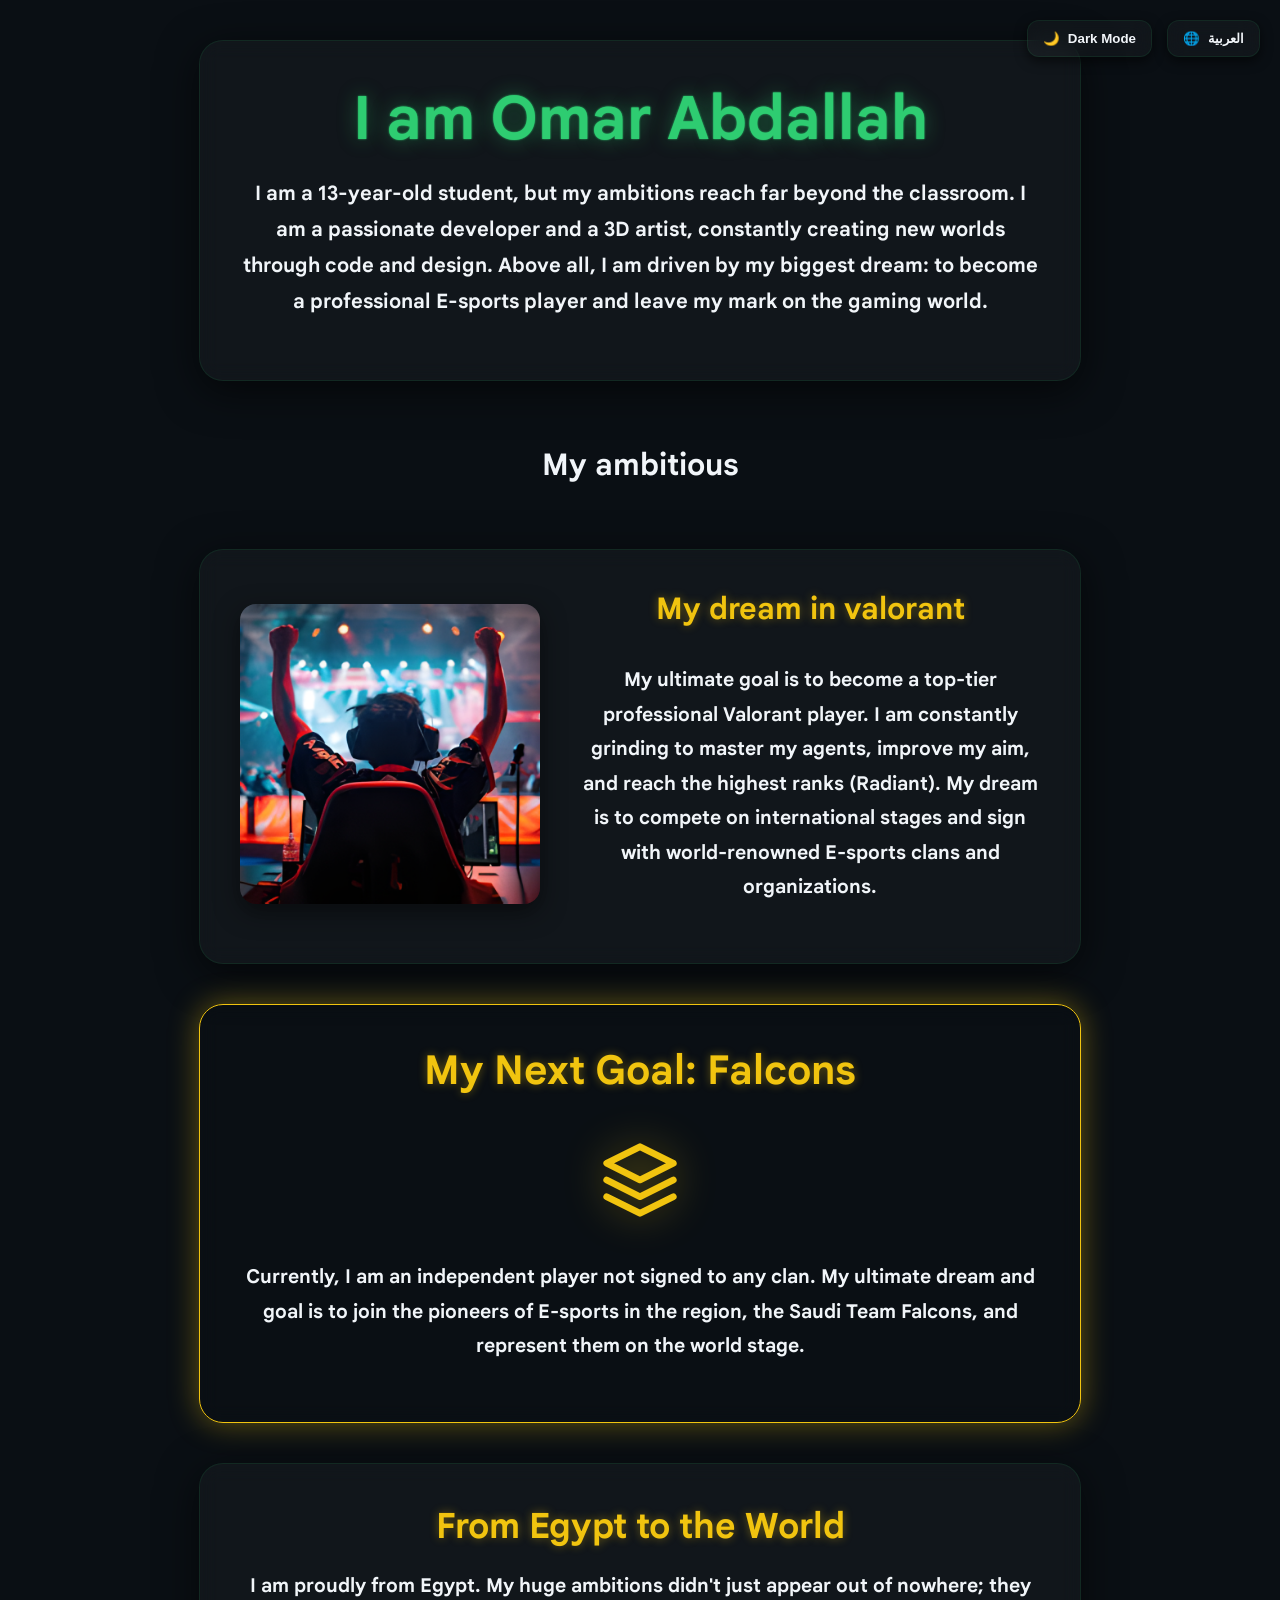
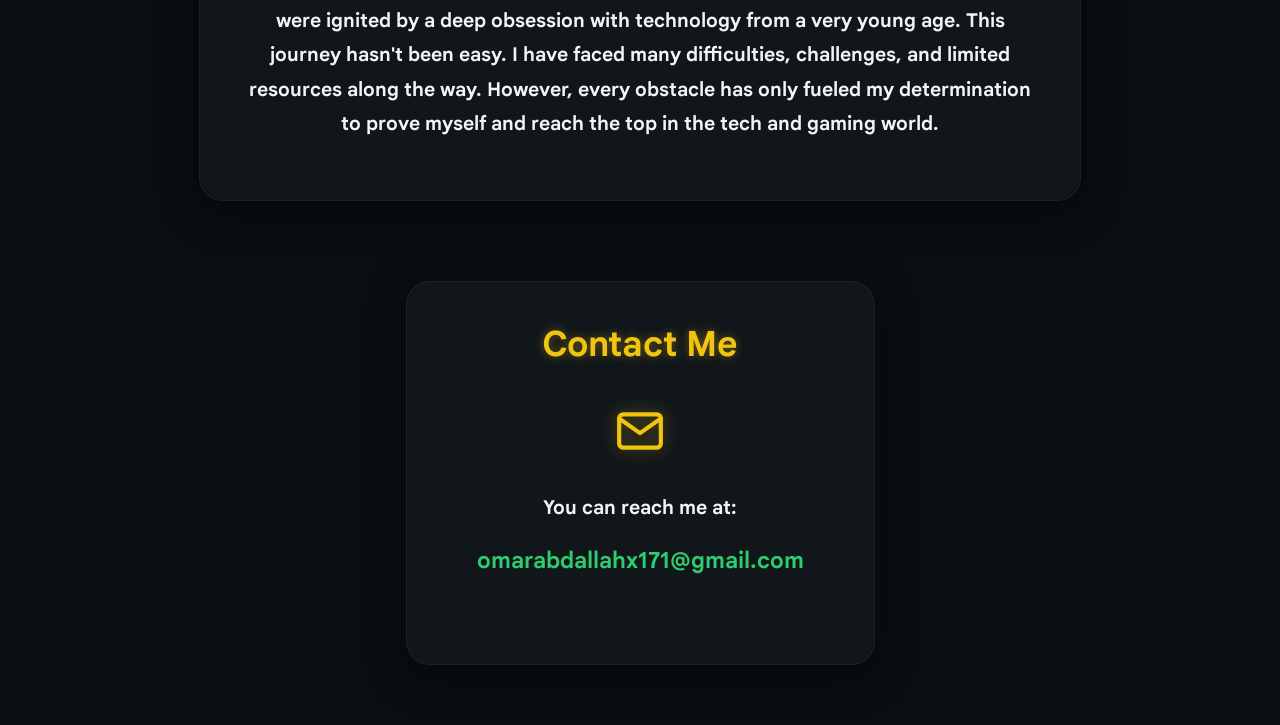
==== Antigravity/index.html @ 30a9596e "Add files via upload" ====
<!DOCTYPE html>
<html lang="en">

<head>
    <meta charset="UTF-8">
    <meta name="viewport" content="width=device-width, initial-scale=1.0">
    <title>Document</title>
    <link rel="stylesheet" href="index.css">
</head>

<body>
    <div class="controls">
        <button class="btn-control" id="theme-toggle">
            <span id="theme-icon">🌙</span>
            <span id="theme-text" data-i18n="theme_dark">Dark Mode</span>
        </button>
        <button class="btn-control" id="lang-toggle">
            <span>🌐</span>
            <span id="lang-text">العربية</span>
        </button>
    </div>

    <div class="container journey-box">
        <div class="box"></div>
        <p class="name" data-i18n="name">I am Omar Abdallah</p>
        <p class="job" data-i18n="job">I am a 13-year-old student, but my ambitions reach far beyond the classroom. I am a passionate
            developer and a 3D artist, constantly creating new worlds through code and design. Above all, I am driven by
            my biggest dream: to become a professional E-sports player and leave my mark on the gaming world.</p>
    </div>

    <h2 class="h2" data-i18n="ambitious_title" >My ambitious</h2>
    <div class="ambition-section container">
        <div class="ambition-image">
            <img src="vo_upscayl_4x_upscayl-standard-4x.png" alt="">
        </div>
        <div class="ambition-text">
            <h2 class="story-title" data-i18n="valorant_title" style="margin-bottom: 15px; font-size: 30px;">
                My dream in valorant
            </h2>
            <p class="story-text" data-i18n="valorant_text">My ultimate goal is to become a top-tier
                professional Valorant player. I am constantly grinding to master my agents, improve my aim, and reach
                the highest ranks (Radiant). My dream is to compete on international stages and sign with world-renowned
                E-sports clans and organizations.</p>
        </div>
    </div>

    <div class="container falcons-section">
        <h2 class="story-title" data-i18n="falcons_title">My Next Goal: Falcons</h2>
        <div class="falcons-badge">
            <svg viewBox="0 0 24 24" fill="none" stroke="currentColor" stroke-width="2" stroke-linecap="round" stroke-linejoin="round" class="goal-icon">
                <path d="M12 2L2 7l10 5 10-5-10-5zM2 17l10 5 10-5M2 12l10 5 10-5"></path>
            </svg>
        </div>
        <p class="story-text" data-i18n="falcons_text">Currently, I am an independent player not signed to any clan. My ultimate dream and goal is to join the pioneers of E-sports in the region, the Saudi Team Falcons, and represent them on the world stage.</p>
    </div>

    <div class="container story-box">
        <h2 class="story-title" data-i18n="egypt_title">From Egypt to the World</h2>
        <p class="story-text" data-i18n="egypt_text">I am proudly from Egypt. My huge ambitions didn't just appear out of nowhere; they were
            ignited by a deep obsession with technology from a very young age. This journey hasn't been easy. I have
            faced many difficulties, challenges, and limited resources along the way. However, every obstacle has only
            fueled my determination to prove myself and reach the top in the tech and gaming world.</p>
    </div>

    <div class="container contact-section">
        <h2 class="story-title" data-i18n="contact_title">Contact Me</h2>
        <div class="contact-card">
            <svg class="contact-icon" viewBox="0 0 24 24" fill="none" stroke="currentColor" stroke-width="2" stroke-linecap="round" stroke-linejoin="round">
                <path d="M4 4h16c1.1 0 2 .9 2 2v12c0 1.1-.9 2-2 2H4c-1.1 0-2-.9-2-2V6c0-1.1.9-2 2-2z"></path>
                <polyline points="22,6 12,13 2,6"></polyline>
            </svg>
            <p class="story-text">
                <span data-i18n="contact_email">You can reach me at:</span>
                <br>
                <a href="mailto:omarabdallahx171@gmail.com" class="email-link">omarabdallahx171@gmail.com</a>
            </p>
        </div>
    </div>

    <button class="scroll-top-btn" id="scroll-top-btn">
        <svg viewBox="0 0 24 24" fill="none" stroke="currentColor" stroke-width="2" stroke-linecap="round" stroke-linejoin="round">
            <path d="M18 15l-6-6-6 6"/>
        </svg>
    </button>

    <script>
        const translations = {
            en: {
                theme_dark: "Dark Mode",
                theme_light: "Light Mode",
                name: "I am Omar Abdallah",
                job: "I am a 13-year-old student, but my ambitions reach far beyond the classroom. I am a passionate developer and a 3D artist, constantly creating new worlds through code and design. Above all, I am driven by my biggest dream: to become a professional E-sports player and leave my mark on the gaming world.",
                ambitious_title: "My ambitious",
                valorant_title: "My dream in valorant",
                valorant_text: "My ultimate goal is to become a top-tier professional Valorant player. I am constantly grinding to master my agents, improve my aim, and reach the highest ranks (Radiant). My dream is to compete on international stages and sign with world-renowned E-sports clans and organizations.",
                egypt_title: "From Egypt to the World",
                egypt_text: "I am proudly from Egypt. My huge ambitions didn't just appear out of nowhere; they were ignited by a deep obsession with technology from a very young age. This journey hasn't been easy. I have faced many difficulties, challenges, and limited resources along the way. However, every obstacle has only fueled my determination to prove myself and reach the top in the tech and gaming world.",
                contact_title: "Contact Me",
                contact_email: "You can reach me at: ",
                falcons_title: "My Next Goal: Falcons",
                falcons_text: "Currently, I am an independent player not signed to any clan. My ultimate dream and goal is to join the pioneers of E-sports in the region, the Saudi Team Falcons, and represent them on the world stage."
            },
            ar: {
                theme_dark: "الوضع الليلي",
                theme_light: "الوضع النهاري",
                name: "أنا عمر عبد الله",
                job: "أنا طالب أبلغ من العمر 13 عامًا، لكن طموحاتي تصل إلى ما هو أبعد بكثير من الفصل الدراسي. أنا مطور وشغوف بفن الـ 3D، وأقوم باستمرار بإنشاء عوالم جديدة من خلال البرمجة والتصميم. وقبل كل شيء، يحركني حلمي الأكبر: أن أصبح لاعب E-sports محترفًا وأترك بصمتي في عالم الألعاب.",
                ambitious_title: "طموحاتي",
                valorant_title: "حلمي في فالورانت",
                valorant_text: "هدفي النهائي هو أن أصبح لاعب Valorant محترفًا من الطراز الأول. أنا أعمل باستمرار على إتقان وكلائي، وتحسين تصويبي، والوصول إلى أعلى الرتب (Radiant). حلمي هو المنافسة على المسارح الدولية والتوقيع مع منظمات وكلانات E-sports مشهورة عالميًا.",
                egypt_title: "من مصر إلى العالم",
                egypt_text: "أنا من مصر بكل فخر. طموحاتي الكبيرة لم تظهر من العدم فحسب؛ بل اشتعلت بسبب هوس عميق بالتكنولوجيا منذ سن مبكرة جدًا. لم تكن هذه الرحلة سهلة. لقد واجهت العديد من الصعوبات والتحديات والموارد المحدودة على طول الطريق. ومع ذلك، فإن كل عقبة لم تزدني إلا إصرارًا على إثبات نفسي والوصول إلى القمة في عالم التكنولوجيا والألعاب.",
                contact_title: "تواصل معي",
                contact_email: "يمكنك التواصل معي عبر البريد الإلكتروني: ",
                falcons_title: "هدفي القادم: Falcons",
                falcons_text: "حالياً، أنا لاعب مستقل ولست منضماً لأي كلان. حلمي الأكبر وهدفي الأساسي هو الانضمام لرواد الرياضات الإلكترونية في المنطقة، كلان Falcons السعودي، وتمثيلهم في المحافل العالمية."
            }
        };

        const themeToggle = document.getElementById('theme-toggle');
        const langToggle = document.getElementById('lang-toggle');
        const themeIcon = document.getElementById('theme-icon');
        const themeText = document.getElementById('theme-text');
        const langText = document.getElementById('lang-text');

        let currentTheme = localStorage.getItem('theme') || 'dark';
        let currentLang = localStorage.getItem('lang') || 'en';

        function updateUI() {
            // Theme
            document.documentElement.setAttribute('data-theme', currentTheme);
            themeIcon.textContent = currentTheme === 'dark' ? '🌙' : '☀️';
            if (themeText) themeText.setAttribute('data-i18n', currentTheme === 'dark' ? 'theme_dark' : 'theme_light');
            
            // Language
            document.documentElement.lang = currentLang;
            document.documentElement.dir = currentLang === 'ar' ? 'rtl' : 'ltr';
            langText.textContent = currentLang === 'en' ? 'العربية' : 'English';

            // Translations
            document.querySelectorAll('[data-i18n]').forEach(el => {
                const key = el.getAttribute('data-i18n');
                if (translations[currentLang][key]) {
                    el.textContent = translations[currentLang][key];
                }
            });
        }

        themeToggle.addEventListener('click', () => {
            currentTheme = currentTheme === 'dark' ? 'light' : 'dark';
            localStorage.setItem('theme', currentTheme);
            updateUI();
        });

        langToggle.addEventListener('click', () => {
            currentLang = currentLang === 'en' ? 'ar' : 'en';
            localStorage.setItem('lang', currentLang);
            updateUI();
        });

        // Scroll Top Button Logic
        const scrollTopBtn = document.getElementById('scroll-top-btn');

        window.addEventListener('scroll', () => {
            if (window.scrollY > 300) {
                scrollTopBtn.classList.add('show');
            } else {
                scrollTopBtn.classList.remove('show');
            }
        });

        scrollTopBtn.addEventListener('click', () => {
            window.scrollTo({
                top: 0,
                behavior: 'smooth'
            });
        });

        // Initialize
        updateUI();
    </script>
</body>

</html>
---- Antigravity/index.css ----
@font-face {
    font-family: 'GoogleSans';
    src: url('GoogleSans_17pt-Bold.ttf') format('truetype');
    font-weight: 100 900; /* يسمح باستخدام الخط مع أي وزن */
    font-display: swap;
}

:root {
    /* Dark Theme (Esports Falcons Edition) */
    --bg-color: #0a0f14;
    --text-color: #f1f5f9;
    --container-bg: rgba(255, 255, 255, 0.03);
    --container-border: rgba(46, 204, 113, 0.1);
    --accent-color: #2ecc71; /* Falcons Green */
    --accent-glow: rgba(46, 204, 113, 0.4);
    --secondary-accent: #f1c40f; /* Gold / Champion */
    --secondary-glow: rgba(241, 196, 15, 0.4);
    --card-shadow: rgba(0, 0, 0, 0.6);
    --img-shadow: rgba(0, 0, 0, 0.5);
    --transition-speed: 0.3s;
    --scroll-btn-size: 50px;
}

[data-theme="light"] {
    --bg-color: #f8fafc;
    --text-color: #0f172a;
    --container-bg: rgba(255, 255, 255, 0.85);
    --container-border: #dcfce7; /* Light Green border */
    --accent-color: #059669; /* Darker Falcons Green */
    --accent-glow: rgba(5, 150, 105, 0.2);
    --secondary-accent: #d97706; /* Bronze/Gold */
    --secondary-glow: rgba(217, 119, 6, 0.2);
    --card-shadow: rgba(0, 0, 0, 0.05);
    --img-shadow: rgba(0, 0, 0, 0.03);
}

html {
    scroll-behavior: smooth;
}

body {
    background-color: var(--bg-color);
    color: var(--text-color);
    margin: 0;
    padding: 40px 20px;
    font-family: 'GoogleSans', 'Segoe UI', Tahoma, Geneva, Verdana, sans-serif;
    display: flex;
    flex-direction: column;
    gap: 40px;
    justify-content: center;
    align-items: center;
    min-height: 100vh;
    transition: background-color var(--transition-speed), color var(--transition-speed);
}

/* Controls Container */
.controls {
    position: fixed;
    top: 20px;
    right: 20px;
    display: flex;
    gap: 15px;
    z-index: 1000;
}

.btn-control {
    background: var(--container-bg);
    border: 1px solid var(--container-border);
    color: var(--text-color);
    padding: 10px 15px;
    border-radius: 12px;
    cursor: pointer;
    font-weight: 600;
    box-shadow: 0 4px 12px var(--card-shadow);
    transition: all var(--transition-speed);
    display: flex;
    align-items: center;
    gap: 8px;
    backdrop-filter: blur(10px);
}

.btn-control:hover {
    transform: translateY(-2px);
    border-color: var(--accent-color);
    box-shadow: 0 6px 15px var(--accent-glow);
}

.ambition-section {
    display: flex;
    flex-direction: row;
    align-items: center;
    justify-content: center;
    gap: 40px;
    text-align: left;
}

@media (max-width: 768px) {
    .ambition-section {
        flex-direction: column;
        text-align: center;
    }
}

.ambition-image img {
    border-radius: 16px;
    width: 100%;
    max-width: 300px;
    height: 300px;
    object-fit: cover;
    box-shadow: 0 8px 25px var(--img-shadow);
    transition: transform 0.3s;
}

.ambition-image img:hover {
    transform: translateY(-10px);
}

.ambition-text {
    flex: 1;
    min-width: 250px;
    display: flex;
    flex-direction: column;
    justify-content: center;
}

.container {
    text-align: center;
    max-width: 800px;
    padding: 40px;
    background: var(--container-bg);
    border-radius: 24px;
    box-shadow: 0 10px 40px var(--card-shadow);
    border: 1px solid var(--container-border);
    backdrop-filter: blur(10px);
    -webkit-backdrop-filter: blur(10px);
    transition: background var(--transition-speed), box-shadow var(--transition-speed), border var(--transition-speed);
}

.name {
    margin-top: 0;
    margin-bottom: 20px;
    font-size: clamp(40px, 8vw, 60px);
    font-family: 'GoogleSans', 'Segoe UI', sans-serif;
    font-weight: 700;
    color: var(--accent-color);
    text-shadow: 0 0 2px var(--accent-color), 0 0 20px var(--accent-glow);
    animation: slideInDown 2s cubic-bezier(0.2, 0.8, 0.2, 1) forwards;
}

.job {
    font-size: 1.25rem;
    line-height: 1.8;
    color: var(--text-color);
    opacity: 0;
    animation: fadeIn 1.5s ease forwards 1s;
}

@keyframes slideInDown {
    0% { transform: translateY(-50px); opacity: 0; }
    100% { transform: translateY(0); opacity: 1; }
}

@keyframes fadeIn {
    0% { opacity: 0; transform: translateY(20px); }
    100% { opacity: 1; transform: translateY(0); }
}

.h2 {
    font-size: 30px;
    color: var(--text-color);
    font-family: 'GoogleSans', 'Segoe UI', sans-serif;
    font-weight: 700;
}

.story-title {
    margin-top: 0;
    margin-bottom: 20px;
    font-size: 35px;
    font-family: 'GoogleSans', 'Segoe UI', sans-serif;
    font-weight: 700; /* متوافق مع نسخة الخط Bold المتاحة */
    color: var(--secondary-accent);
    text-shadow: 0 0 10px var(--secondary-glow);
}

.story-text {
    font-size: 1.2rem;
    line-height: 1.8;
    color: var(--text-color);
}

/* RTL Support */
[dir="rtl"] {
    text-align: right;
}

[dir="rtl"] .ambition-text, 
[dir="rtl"] .story-text {
    text-align: right !important;
}

[dir="rtl"] .controls {
    right: auto;
    left: 20px;
}

/* Contact Section Styles */
.contact-section {
    margin-top: 40px;
    margin-bottom: 20px;
}

.contact-card {
    display: flex;
    flex-direction: column;
    align-items: center;
    gap: 15px;
    padding: 20px;
}

.contact-icon {
    width: 50px;
    height: 50px;
    color: var(--secondary-accent);
    filter: drop-shadow(0 0 8px var(--secondary-glow));
    transition: transform 0.3s ease;
}

.contact-card:hover .contact-icon {
    transform: scale(1.1) rotate(5deg);
}

.email-link {
    color: var(--accent-color);
    text-decoration: none;
    font-weight: bold;
    font-size: 1.4rem;
    transition: all var(--transition-speed);
    position: relative;
    padding: 5px 10px;
    display: inline-block;
    margin-top: 10px;
    direction: ltr; /* Ensure email remains LTR */
}

.email-link:hover {
    color: var(--secondary-accent);
    text-shadow: 0 0 10px var(--secondary-glow);
}

.email-link::after {
    content: '';
    position: absolute;
    width: 100%;
    height: 2px;
    bottom: 0;
    left: 0;
    background-color: var(--secondary-accent);
    transform: scaleX(0);
    transition: transform 0.3s ease;
}

.email-link:hover::after {
    transform: scaleX(1);
}

/* Layout & Responsive Features */
.dual-section {
    display: flex;
    gap: 30px;
    width: 100%;
    max-width: 1200px;
    justify-content: center;
    align-items: stretch;
    margin-bottom: 20px;
}

.falcons-section {
    position: relative;
    overflow: hidden;
    border: 1px solid var(--secondary-accent);
    box-shadow: 0 0 30px var(--secondary-glow);
    background: rgba(var(--secondary-accent), 0.05); /* Very subtle tint */
}

.falcons-section .story-title {
    font-size: 40px;
    margin-bottom: 25px;
}

.goal-icon {
    width: 80px;
    height: 80px;
    color: var(--secondary-accent);
    margin: 20px 0;
    filter: drop-shadow(0 0 20px var(--secondary-glow));
    animation: pulse 2s infinite ease-in-out;
}

@keyframes pulse {
    0% { transform: scale(1); opacity: 0.8; }
    50% { transform: scale(1.1); opacity: 1; }
    100% { transform: scale(1); opacity: 0.8; }
}

.falcons-badge {
    display: flex;
    justify-content: center;
    align-items: center;
}

.dual-section .container {
    flex: 1;
    margin: 0;
    max-width: none;
}

.skills-grid {
    display: grid;
    grid-template-columns: 1fr;
    gap: 15px;
    margin-top: 20px;
    text-align: left;
}

[dir="rtl"] .skills-grid {
    text-align: right;
}

/* Responsive Enhancements */
@media (max-width: 992px) {
    .dual-section {
        flex-direction: column;
        align-items: center;
        gap: 40px;
    }
    
    .dual-section .container {
        width: 100%;
        max-width: 800px;
    }
}

@media (max-width: 768px) {
    body {
        padding: 40px 15px;
        gap: 40px;
    }

    .container {
        padding: 30px 20px;
        width: 100%;
        border-radius: 20px;
    }

    .controls {
        top: 10px;
        right: 10px;
        gap: 8px;
    }

    .btn-control {
        padding: 8px 12px;
        font-size: 0.9rem;
    }

    .story-title {
        font-size: 28px;
    }
}

@media (max-width: 480px) {
    .controls {
        position: relative;
        top: 0;
        right: 0;
        flex-direction: row;
        justify-content: center;
        width: 100%;
        margin-bottom: 20px;
        left: 0;
    }

    .name {
        font-size: clamp(35px, 12vw, 50px);
    }

    .email-link {
        font-size: 1.1rem;
        word-break: break-all;
    }
}

/* Base Responsive Fixes */
img {
    max-width: 100%;
    height: auto;
}

* {
    transition: background-color 0.3s ease, color 0.3s ease, transform 0.3s ease, box-shadow 0.3s ease;
}

[dir="rtl"] .skills-grid {
    text-align: right;
}

.skill-item {
    background: rgba(255, 255, 255, 0.02);
    padding: 15px;
    border-radius: 12px;
    border: 1px solid var(--container-border);
}

.skill-name {
    display: block;
    margin-bottom: 10px;
    font-weight: 600;
    color: var(--text-color);
}

.skill-bar {
    width: 100%;
    height: 8px;
    background: rgba(255, 255, 255, 0.1);
    border-radius: 4px;
    overflow: hidden;
}

.skill-progress {
    height: 100%;
    background: linear-gradient(90deg, var(--accent-color), var(--secondary-accent));
    box-shadow: 0 0 10px var(--accent-glow);
    border-radius: 4px;
}

/* Scroll Top Button */
.scroll-top-btn {
    position: fixed;
    bottom: 30px;
    right: 30px;
    width: var(--scroll-btn-size);
    height: var(--scroll-btn-size);
    background: var(--secondary-accent);
    color: #fff;
    border: none;
    border-radius: 15px; /* Premium look: rounded square */
    cursor: pointer;
    display: flex;
    justify-content: center;
    align-items: center;
    box-shadow: 0 8px 25px var(--secondary-glow);
    opacity: 0;
    visibility: hidden;
    transform: translateY(30px) rotate(45deg); /* Fancy entrance */
    transition: all 0.5s cubic-bezier(0.34, 1.56, 0.64, 1);
    z-index: 1000;
}

.scroll-top-btn.show {
    opacity: 1;
    visibility: visible;
    transform: translateY(0) rotate(0);
}

.scroll-top-btn:hover {
    transform: translateY(-8px) scale(1.05);
    box-shadow: 0 12px 30px var(--secondary-glow);
    background: var(--accent-color);
}

.scroll-top-btn:active {
    transform: scale(0.95);
}

.scroll-top-btn svg {
    width: 28px;
    height: 28px;
    stroke: #fff;
    transition: transform 0.3s ease;
}

.scroll-top-btn:hover svg {
    transform: translateY(-2px);
    stroke: #000;
}

[dir="rtl"] .scroll-top-btn {
    right: auto;
    left: 30px;
}

@media (max-width: 768px) {
    .scroll-top-btn {
        bottom: 20px;
        right: 20px;
        width: 45px;
        height: 45px;
    }

    [dir="rtl"] .scroll-top-btn {
        right: auto;
        left: 20px;
    }
}
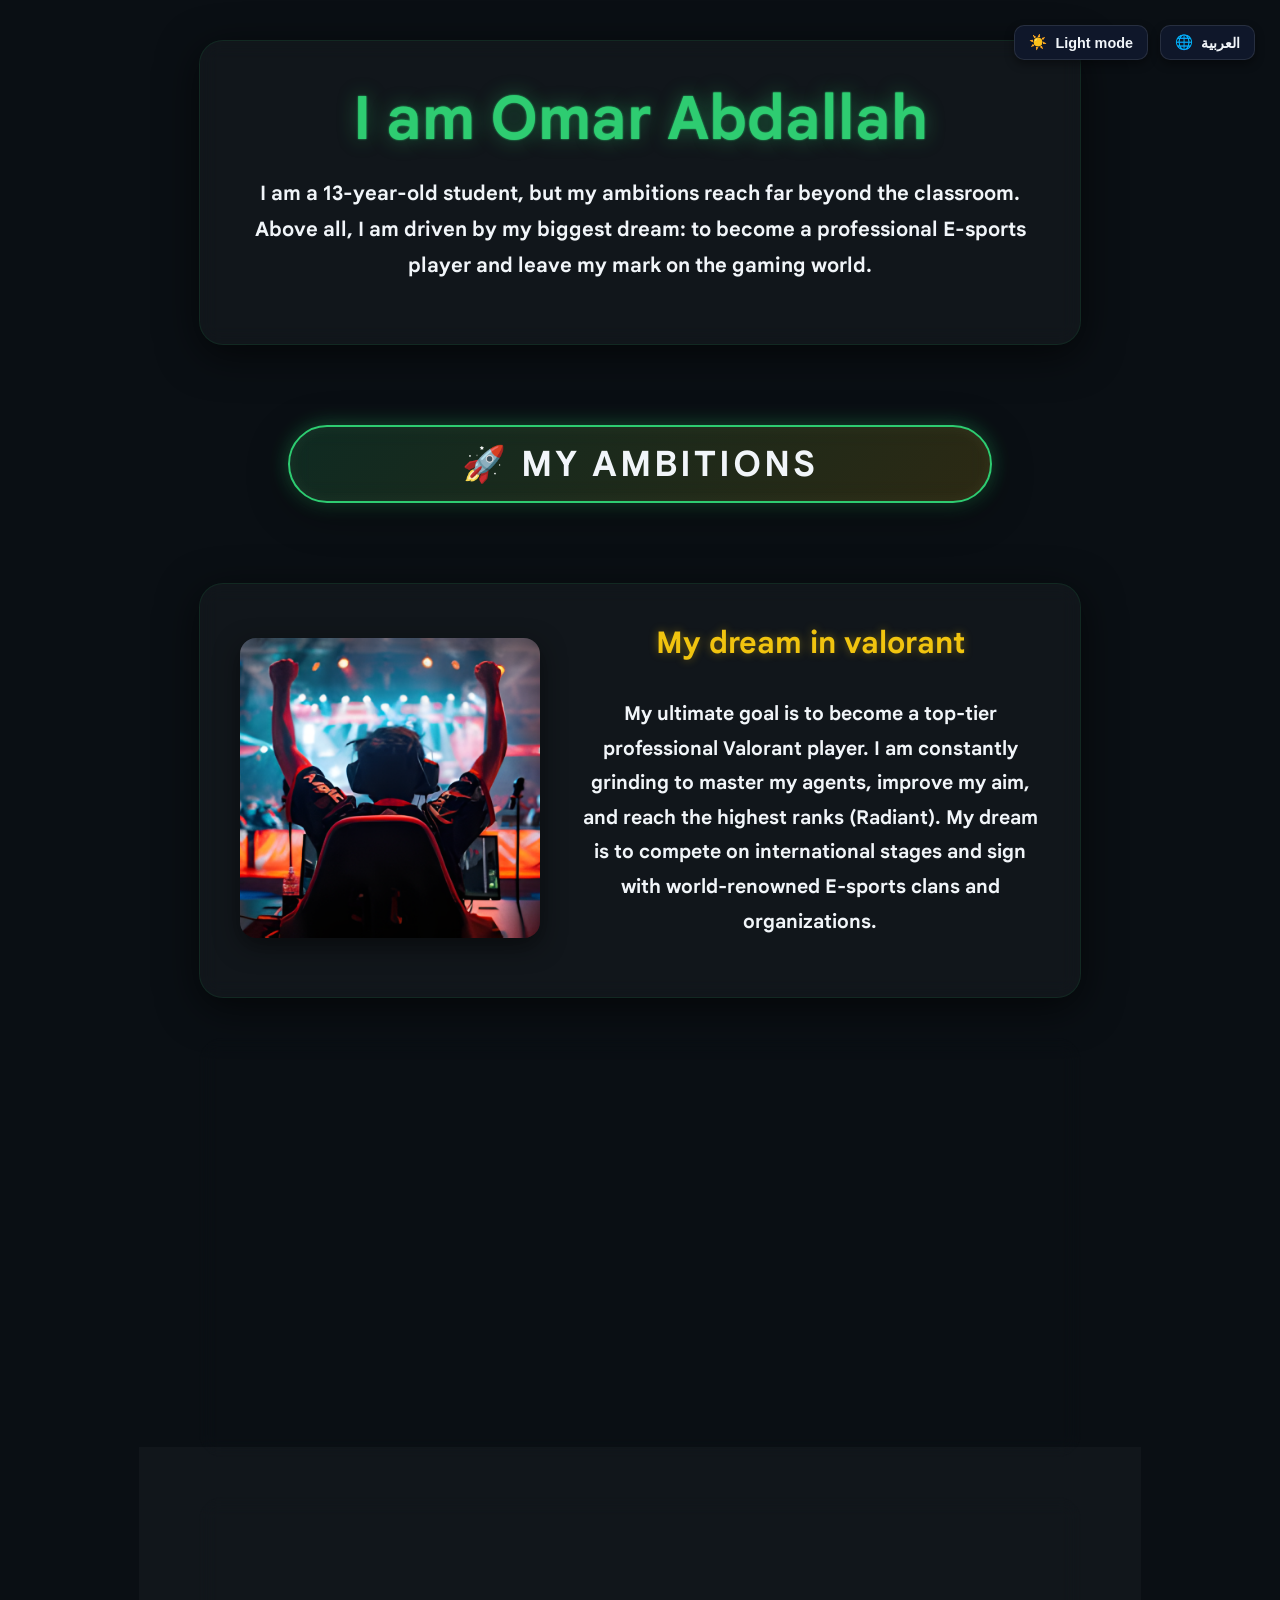
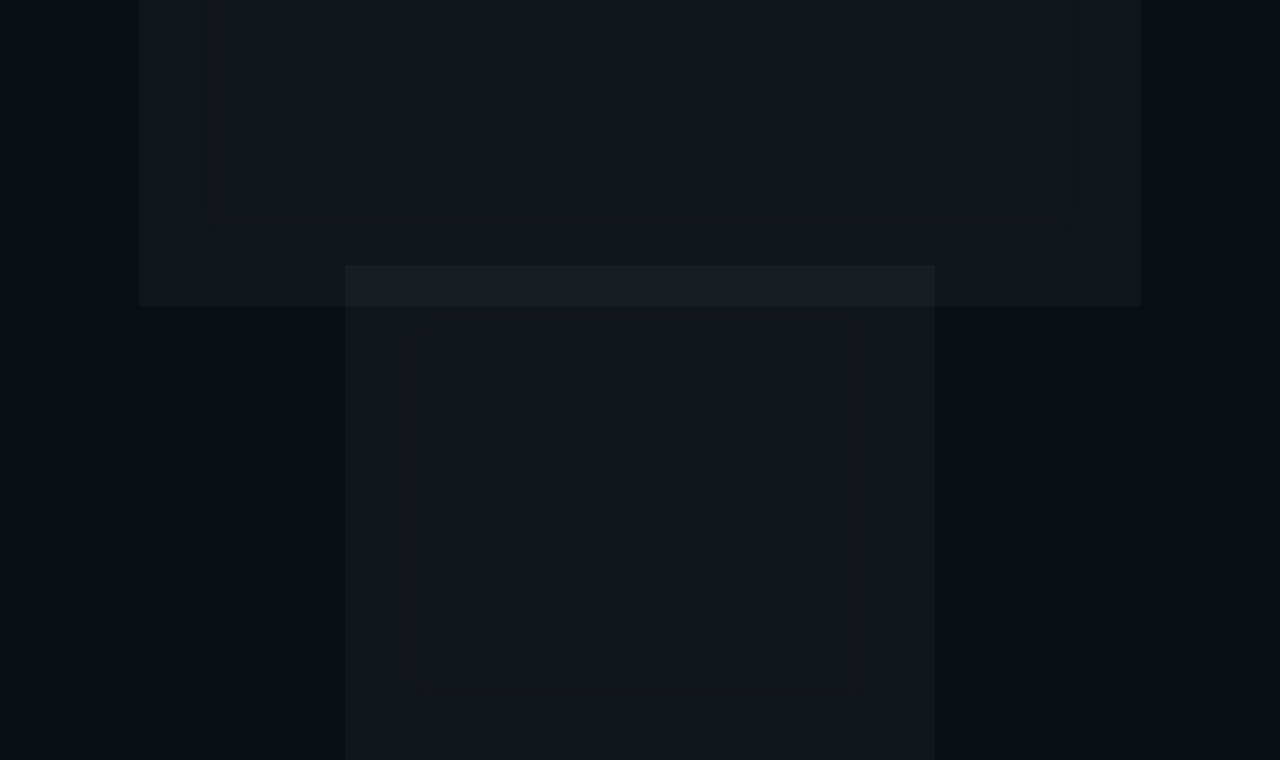
==== commit 1b63114d: "Add files via upload" ====
--- a/Antigravity/index.html
+++ b/Antigravity/index.html
@@ -9,18 +9,8 @@
 </head>
 
 <body>
-    <div class="controls">
-        <button class="btn-control" id="theme-toggle">
-            <span id="theme-icon">🌙</span>
-            <span id="theme-text" data-i18n="theme_dark">Dark Mode</span>
-        </button>
-        <button class="btn-control" id="lang-toggle">
-            <span>🌐</span>
-            <span id="lang-text">العربية</span>
-        </button>
-    </div>
-
-    <div class="container journey-box">
+    <div class="content-wrapper">
+        <div class="container journey-box">
         <div class="box"></div>
         <p class="name" data-i18n="name">I am Omar Abdallah</p>
         <p class="job" data-i18n="job">I am a 13-year-old student, but my ambitions reach far beyond the classroom. I am a passionate
@@ -28,7 +18,7 @@
             my biggest dream: to become a professional E-sports player and leave my mark on the gaming world.</p>
     </div>
 
-    <h2 class="h2" data-i18n="ambitious_title" >My ambitious</h2>
+    <h2 class="h2" data-i18n="ambitious_title">🚀 My Ambitions</h2>
     <div class="ambition-section container">
         <div class="ambition-image">
             <img src="vo_upscayl_4x_upscayl-standard-4x.png" alt="">
@@ -82,15 +72,27 @@
             <path d="M18 15l-6-6-6 6"/>
         </svg>
     </button>
+    </div> <!-- Close content-wrapper -->
+
+    <div class="controls">
+        <button class="btn-control" id="theme-toggle">
+            <span id="theme-icon">☀️</span>
+            <span id="theme-text" data-i18n="theme_dark">Light mode</span>
+        </button>
+        <button class="btn-control" id="lang-toggle">
+            <span>🌐</span>
+            <span id="lang-text">العربية</span>
+        </button>
+    </div>
 
     <script>
         const translations = {
             en: {
-                theme_dark: "Dark Mode",
-                theme_light: "Light Mode",
-                name: "I am Omar Abdallah",
-                job: "I am a 13-year-old student, but my ambitions reach far beyond the classroom. I am a passionate developer and a 3D artist, constantly creating new worlds through code and design. Above all, I am driven by my biggest dream: to become a professional E-sports player and leave my mark on the gaming world.",
-                ambitious_title: "My ambitious",
+                theme_dark: "Light mode",
+                theme_light: "Dark Mode",
+                name: "I am Omar Abdallah ",
+                job: "I am a 13-year-old student, but my ambitions reach far beyond the classroom.  Above all, I am driven by my biggest dream: to become a professional E-sports player and leave my mark on the gaming world.",
+                ambitious_title: "🚀 My Ambitions",
                 valorant_title: "My dream in valorant",
                 valorant_text: "My ultimate goal is to become a top-tier professional Valorant player. I am constantly grinding to master my agents, improve my aim, and reach the highest ranks (Radiant). My dream is to compete on international stages and sign with world-renowned E-sports clans and organizations.",
                 egypt_title: "From Egypt to the World",
@@ -101,19 +103,19 @@
                 falcons_text: "Currently, I am an independent player not signed to any clan. My ultimate dream and goal is to join the pioneers of E-sports in the region, the Saudi Team Falcons, and represent them on the world stage."
             },
             ar: {
-                theme_dark: "الوضع الليلي",
-                theme_light: "الوضع النهاري",
+                theme_dark: "الوضع النهاري",
+                theme_light: "الوضع الليلي",
                 name: "أنا عمر عبد الله",
-                job: "أنا طالب أبلغ من العمر 13 عامًا، لكن طموحاتي تصل إلى ما هو أبعد بكثير من الفصل الدراسي. أنا مطور وشغوف بفن الـ 3D، وأقوم باستمرار بإنشاء عوالم جديدة من خلال البرمجة والتصميم. وقبل كل شيء، يحركني حلمي الأكبر: أن أصبح لاعب E-sports محترفًا وأترك بصمتي في عالم الألعاب.",
-                ambitious_title: "طموحاتي",
+                job: "أنا طالب أبلغ من العمر 13 عامًا، لكن طموحاتي تصل إلى ما هو أبعد بكثير من الفصل الدراسي، وقبل كل شيء، يحركني حلمي الأكبر: أن أصبح لاعب E-sports محترفًا وأترك بصمتي في عالم الألعاب.",
+                ambitious_title: "🚀 طموحاتي",
                 valorant_title: "حلمي في فالورانت",
-                valorant_text: "هدفي النهائي هو أن أصبح لاعب Valorant محترفًا من الطراز الأول. أنا أعمل باستمرار على إتقان وكلائي، وتحسين تصويبي، والوصول إلى أعلى الرتب (Radiant). حلمي هو المنافسة على المسارح الدولية والتوقيع مع منظمات وكلانات E-sports مشهورة عالميًا.",
+                valorant_text: "هدفي النهائي هو أن أصبح لاعب Valorant محترفًا من الطراز الأول. أنا أعمل باستمرار على إتقان عملائي (شخصياتي)، وتحسين تصويبي، والوصول إلى أعلى الرتب (Radiant). حلمي هو المنافسة على المسارح الدولية والتوقيع مع منظمات فرق (كلانات) E-sports مشهورة عالميًا.",
                 egypt_title: "من مصر إلى العالم",
                 egypt_text: "أنا من مصر بكل فخر. طموحاتي الكبيرة لم تظهر من العدم فحسب؛ بل اشتعلت بسبب هوس عميق بالتكنولوجيا منذ سن مبكرة جدًا. لم تكن هذه الرحلة سهلة. لقد واجهت العديد من الصعوبات والتحديات والموارد المحدودة على طول الطريق. ومع ذلك، فإن كل عقبة لم تزدني إلا إصرارًا على إثبات نفسي والوصول إلى القمة في عالم التكنولوجيا والألعاب.",
                 contact_title: "تواصل معي",
                 contact_email: "يمكنك التواصل معي عبر البريد الإلكتروني: ",
                 falcons_title: "هدفي القادم: Falcons",
-                falcons_text: "حالياً، أنا لاعب مستقل ولست منضماً لأي كلان. حلمي الأكبر وهدفي الأساسي هو الانضمام لرواد الرياضات الإلكترونية في المنطقة، كلان Falcons السعودي، وتمثيلهم في المحافل العالمية."
+                falcons_text: "حالياً، أنا لاعب مستقل ولست منضماً لأي  (كلان). حلمي الأكبر وهدفي الأساسي هو الانضمام لرواد الرياضات الإلكترونية في المنطقة، فريق (كلان) Falcons السعودي، وتمثيلهم في المحافل العالمية."
             }
         };
 
@@ -129,7 +131,7 @@
         function updateUI() {
             // Theme
             document.documentElement.setAttribute('data-theme', currentTheme);
-            themeIcon.textContent = currentTheme === 'dark' ? '🌙' : '☀️';
+            themeIcon.textContent = currentTheme === 'dark' ? '☀️' : '🌙';
             if (themeText) themeText.setAttribute('data-i18n', currentTheme === 'dark' ? 'theme_dark' : 'theme_light');
             
             // Language
--- a/Antigravity/index.css
+++ b/Antigravity/index.css
@@ -1,7 +1,8 @@
 @font-face {
     font-family: 'GoogleSans';
     src: url('GoogleSans_17pt-Bold.ttf') format('truetype');
-    font-weight: 100 900; /* يسمح باستخدام الخط مع أي وزن */
+    font-weight: 100 900;
+    /* يسمح باستخدام الخط مع أي وزن */
     font-display: swap;
 }
 
@@ -11,9 +12,11 @@
     --text-color: #f1f5f9;
     --container-bg: rgba(255, 255, 255, 0.03);
     --container-border: rgba(46, 204, 113, 0.1);
-    --accent-color: #2ecc71; /* Falcons Green */
+    --accent-color: #2ecc71;
+    /* Falcons Green */
     --accent-glow: rgba(46, 204, 113, 0.4);
-    --secondary-accent: #f1c40f; /* Gold / Champion */
+    --secondary-accent: #f1c40f;
+    /* Gold / Champion */
     --secondary-glow: rgba(241, 196, 15, 0.4);
     --card-shadow: rgba(0, 0, 0, 0.6);
     --img-shadow: rgba(0, 0, 0, 0.5);
@@ -25,10 +28,13 @@
     --bg-color: #f8fafc;
     --text-color: #0f172a;
     --container-bg: rgba(255, 255, 255, 0.85);
-    --container-border: #dcfce7; /* Light Green border */
-    --accent-color: #059669; /* Darker Falcons Green */
+    --container-border: #dcfce7;
+    /* Light Green border */
+    --accent-color: #059669;
+    /* Darker Falcons Green */
     --accent-glow: rgba(5, 150, 105, 0.2);
-    --secondary-accent: #d97706; /* Bronze/Gold */
+    --secondary-accent: #d97706;
+    /* Bronze/Gold */
     --secondary-glow: rgba(217, 119, 6, 0.2);
     --card-shadow: rgba(0, 0, 0, 0.05);
     --img-shadow: rgba(0, 0, 0, 0.03);
@@ -44,39 +50,52 @@
     margin: 0;
     padding: 40px 20px;
     font-family: 'GoogleSans', 'Segoe UI', Tahoma, Geneva, Verdana, sans-serif;
+}
+
+.content-wrapper {
     display: flex;
     flex-direction: column;
     gap: 40px;
-    justify-content: center;
     align-items: center;
-    min-height: 100vh;
-    transition: background-color var(--transition-speed), color var(--transition-speed);
+    width: 100%;
 }
 
 /* Controls Container */
 .controls {
-    position: fixed;
-    top: 20px;
-    right: 20px;
-    display: flex;
-    gap: 15px;
-    z-index: 1000;
+    position: fixed !important;
+    top: 25px;
+    right: 25px;
+    display: flex;
+    flex-direction: row;
+    gap: 12px;
+    z-index: 100000;
+    pointer-events: none; /* Make container click-through */
+    transform: translateZ(0);
 }
 
 .btn-control {
-    background: var(--container-bg);
-    border: 1px solid var(--container-border);
+    pointer-events: auto; /* Buttons remain clickable */
+    background: #0f172a; /* Darker, sleek background */
+    border: 1px solid rgba(255, 255, 255, 0.1);
     color: var(--text-color);
-    padding: 10px 15px;
-    border-radius: 12px;
+    padding: 8px 14px; /* Smaller size */
+    border-radius: 10px;
     cursor: pointer;
+    font-size: 0.9rem; /* Smaller font-size */
     font-weight: 600;
-    box-shadow: 0 4px 12px var(--card-shadow);
+    box-shadow: 0 4px 10px rgba(0, 0, 0, 0.4);
     transition: all var(--transition-speed);
     display: flex;
     align-items: center;
     gap: 8px;
-    backdrop-filter: blur(10px);
+    white-space: nowrap;
+    transform: translateZ(0);
+}
+
+[data-theme="light"] .btn-control {
+    background: #e2e8f0; /* Darker light-mode background */
+    color: #0f172a;
+    box-shadow: 0 4px 10px rgba(0, 0, 0, 0.05);
 }
 
 .btn-control:hover {
@@ -156,20 +175,81 @@
 }
 
 @keyframes slideInDown {
-    0% { transform: translateY(-50px); opacity: 0; }
-    100% { transform: translateY(0); opacity: 1; }
+    0% {
+        transform: translateY(-50px);
+        opacity: 0;
+    }
+
+    100% {
+        transform: translateY(0);
+        opacity: 1;
+    }
 }
 
 @keyframes fadeIn {
-    0% { opacity: 0; transform: translateY(20px); }
-    100% { opacity: 1; transform: translateY(0); }
+    0% {
+        opacity: 0;
+        transform: translateY(20px);
+    }
+
+    100% {
+        opacity: 1;
+        transform: translateY(0);
+    }
 }
 
 .h2 {
-    font-size: 30px;
+    font-size: 2.2rem;
     color: var(--text-color);
     font-family: 'GoogleSans', 'Segoe UI', sans-serif;
-    font-weight: 700;
+    font-weight: 800;
+    text-align: center;
+    width: fit-content;
+    min-width: min(90%, 600px);
+    margin: 40px auto;
+    padding: 15px 50px;
+    background: linear-gradient(135deg, rgba(46, 204, 113, 0.15), rgba(241, 196, 15, 0.15));
+    border-radius: 50px;
+    border: 2px solid var(--accent-color);
+    box-shadow: 0 10px 40px rgba(0, 0, 0, 0.4), 
+                0 0 20px var(--accent-glow),
+                inset 0 0 15px rgba(255, 255, 255, 0.05);
+    backdrop-filter: blur(12px);
+    -webkit-backdrop-filter: blur(12px);
+    text-transform: uppercase;
+    letter-spacing: 3px;
+    position: relative;
+    overflow: hidden;
+    display: flex;
+    align-items: center;
+    justify-content: center;
+    gap: 15px;
+    transition: all 0.4s cubic-bezier(0.175, 0.885, 0.32, 1.275);
+    cursor: default;
+}
+
+.h2:hover {
+    transform: translateY(-5px) scale(1.02);
+    border-color: var(--secondary-accent);
+    box-shadow: 0 15px 50px rgba(0, 0, 0, 0.5), 
+                0 0 30px var(--secondary-glow);
+    background: linear-gradient(135deg, rgba(46, 204, 113, 0.2), rgba(241, 196, 15, 0.2));
+}
+
+.h2::after {
+    content: '';
+    position: absolute;
+    top: -50%;
+    left: -150%;
+    width: 100%;
+    height: 200%;
+    background: linear-gradient(90deg, transparent, rgba(255, 255, 255, 0.2), transparent);
+    transform: rotate(25deg);
+    transition: 0.8s;
+}
+
+.h2:hover::after {
+    left: 150%;
 }
 
 .story-title {
@@ -177,7 +257,8 @@
     margin-bottom: 20px;
     font-size: 35px;
     font-family: 'GoogleSans', 'Segoe UI', sans-serif;
-    font-weight: 700; /* متوافق مع نسخة الخط Bold المتاحة */
+    font-weight: 700;
+    /* متوافق مع نسخة الخط Bold المتاحة */
     color: var(--secondary-accent);
     text-shadow: 0 0 10px var(--secondary-glow);
 }
@@ -193,7 +274,7 @@
     text-align: right;
 }
 
-[dir="rtl"] .ambition-text, 
+[dir="rtl"] .ambition-text,
 [dir="rtl"] .story-text {
     text-align: right !important;
 }
@@ -239,7 +320,8 @@
     padding: 5px 10px;
     display: inline-block;
     margin-top: 10px;
-    direction: ltr; /* Ensure email remains LTR */
+    direction: ltr;
+    /* Ensure email remains LTR */
 }
 
 .email-link:hover {
@@ -279,7 +361,8 @@
     overflow: hidden;
     border: 1px solid var(--secondary-accent);
     box-shadow: 0 0 30px var(--secondary-glow);
-    background: rgba(var(--secondary-accent), 0.05); /* Very subtle tint */
+    background: rgba(var(--secondary-accent), 0.05);
+    /* Very subtle tint */
 }
 
 .falcons-section .story-title {
@@ -297,9 +380,20 @@
 }
 
 @keyframes pulse {
-    0% { transform: scale(1); opacity: 0.8; }
-    50% { transform: scale(1.1); opacity: 1; }
-    100% { transform: scale(1); opacity: 0.8; }
+    0% {
+        transform: scale(1);
+        opacity: 0.8;
+    }
+
+    50% {
+        transform: scale(1.1);
+        opacity: 1;
+    }
+
+    100% {
+        transform: scale(1);
+        opacity: 0.8;
+    }
 }
 
 .falcons-badge {
@@ -333,7 +427,7 @@
         align-items: center;
         gap: 40px;
     }
-    
+
     .dual-section .container {
         width: 100%;
         max-width: 800px;
@@ -443,7 +537,8 @@
     background: var(--secondary-accent);
     color: #fff;
     border: none;
-    border-radius: 15px; /* Premium look: rounded square */
+    border-radius: 15px;
+    /* Premium look: rounded square */
     cursor: pointer;
     display: flex;
     justify-content: center;
@@ -451,9 +546,10 @@
     box-shadow: 0 8px 25px var(--secondary-glow);
     opacity: 0;
     visibility: hidden;
-    transform: translateY(30px) rotate(45deg); /* Fancy entrance */
+    transform: translateY(30px) rotate(45deg);
+    /* Fancy entrance */
     transition: all 0.5s cubic-bezier(0.34, 1.56, 0.64, 1);
-    z-index: 1000;
+    z-index: 9999;
 }
 
 .scroll-top-btn.show {
@@ -462,10 +558,12 @@
     transform: translateY(0) rotate(0);
 }
 
-.scroll-top-btn:hover {
-    transform: translateY(-8px) scale(1.05);
-    box-shadow: 0 12px 30px var(--secondary-glow);
-    background: var(--accent-color);
+@media (hover: hover) {
+    .scroll-top-btn:hover {
+        transform: translateY(-8px) scale(1.05);
+        box-shadow: 0 12px 30px var(--secondary-glow);
+        background: var(--accent-color);
+    }
 }
 
 .scroll-top-btn:active {
@@ -501,6 +599,4 @@
         right: auto;
         left: 20px;
     }
-}
-
-
+}
